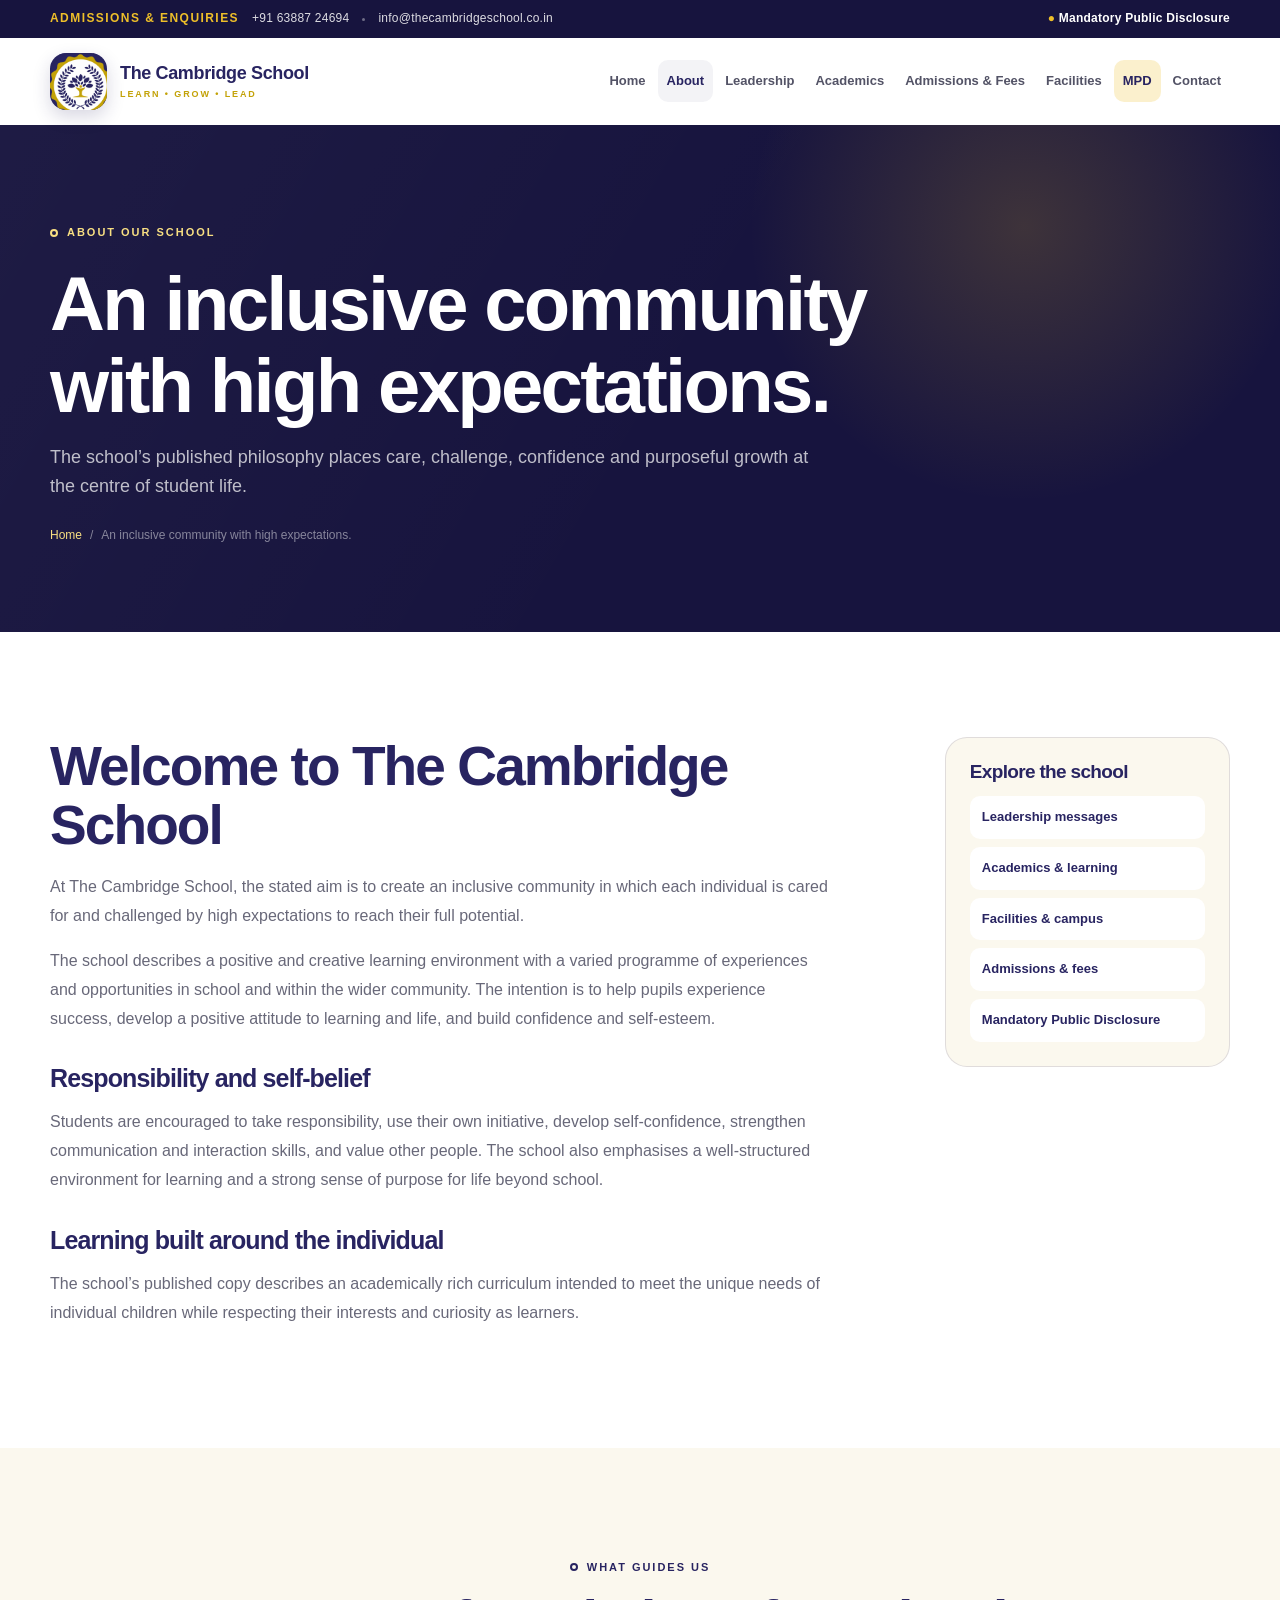
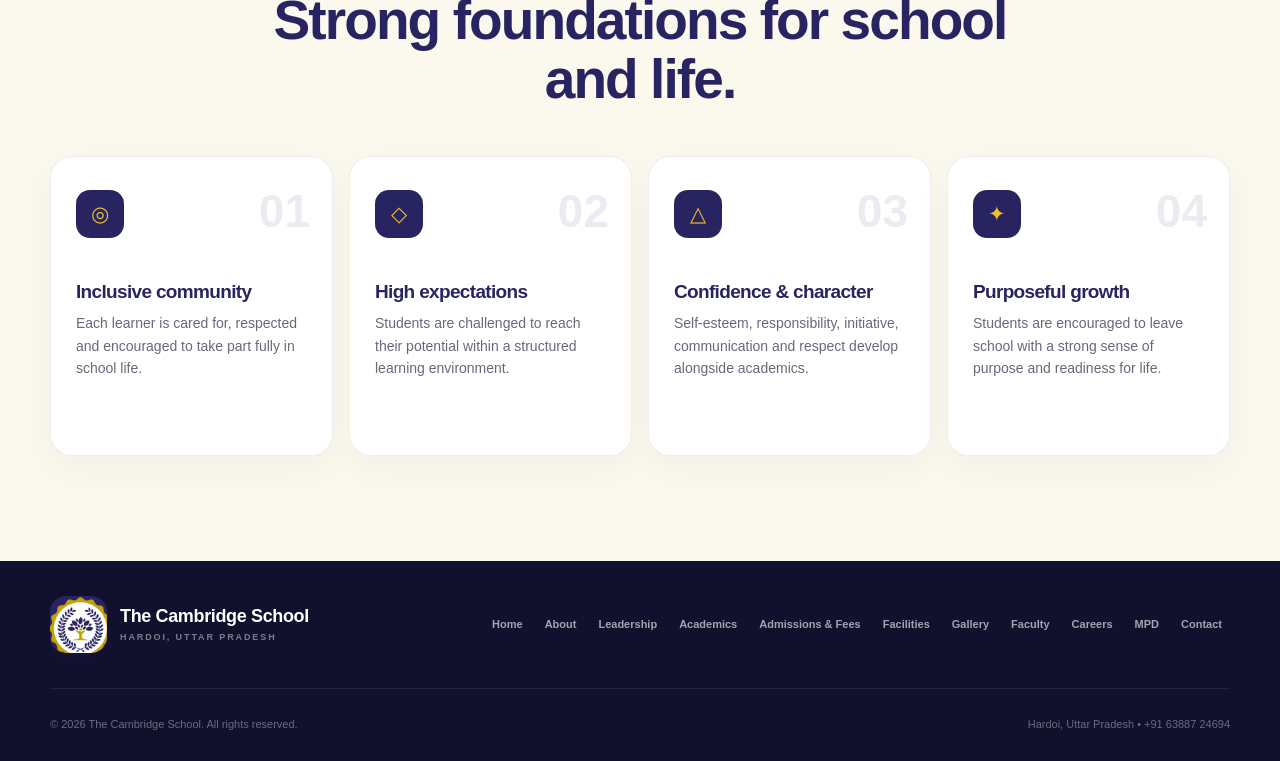
==== about.html @ 32cfb912 "Add files via upload" ====
<!doctype html>
<html lang="en">
<head>
  <meta charset="utf-8">
  <meta name="viewport" content="width=device-width, initial-scale=1">
  <meta name="theme-color" content="#282461">
  <meta name="description" content="About The Cambridge School, Hardoi: philosophy, values and approach to learning.">
  <title>About | The Cambridge School, Hardoi</title>
  <link rel="icon" href="images/crest.png">
  <link rel="stylesheet" href="css/style.css">
</head>
<body>
<a class="skip-link" href="#main">Skip to content</a>
<div class="utility-bar"><div class="container utility-inner">
  <div class="utility-left"><span class="utility-label">Admissions & Enquiries</span><a href="tel:+916388724694">+91 63887 24694</a><span class="utility-separator"></span><a href="mailto:info@thecambridgeschool.co.in">info@thecambridgeschool.co.in</a></div>
  <div class="utility-right"><a class="utility-mpd" href="mpd.html"><span>●</span> Mandatory Public Disclosure</a></div>
</div></div>
<header class="site-header" id="site-header"><div class="container nav-wrap">
  <a class="brand" href="index.html" aria-label="The Cambridge School home"><span class="brand-mark"><img src="images/crest.png" alt="The Cambridge School crest"></span><span class="brand-copy"><strong>The Cambridge School</strong><small>Learn • Grow • Lead</small></span></a>
  <button class="menu-toggle" type="button" aria-expanded="false" aria-controls="site-nav" aria-label="Open navigation"><span></span><span></span><span></span></button>
  <nav class="site-nav" id="site-nav" aria-label="Main navigation"><a href="index.html" data-page="index.html" class="">Home</a><a href="about.html" data-page="about.html" class="">About</a><a href="leadership.html" data-page="leadership.html" class="">Leadership</a><a href="academics.html" data-page="academics.html" class="">Academics</a><a href="admissions.html" data-page="admissions.html" class="">Admissions & Fees</a><a href="facilities.html" data-page="facilities.html" class="">Facilities</a><a href="mpd.html" data-page="mpd.html" class="nav-important">MPD</a><a href="contact.html" data-page="contact.html" class="">Contact</a></nav>
</div></header>
<section class="page-hero"><div class="container"><span class="eyebrow eyebrow-light"><span class="eyebrow-dot"></span>About our school</span><h1>An inclusive community with high expectations.</h1><p>The school’s published philosophy places care, challenge, confidence and purposeful growth at the centre of student life.</p><div class="breadcrumb"><a href="index.html">Home</a><span>/</span><span>An inclusive community with high expectations.</span></div></div></section><main id="main"><section class="section"><div class="container content-grid"><article class="prose reveal"><h2>Welcome to The Cambridge School</h2><p>At The Cambridge School, the stated aim is to create an inclusive community in which each individual is cared for and challenged by high expectations to reach their full potential.</p><p>The school describes a positive and creative learning environment with a varied programme of experiences and opportunities in school and within the wider community. The intention is to help pupils experience success, develop a positive attitude to learning and life, and build confidence and self-esteem.</p><h3>Responsibility and self-belief</h3><p>Students are encouraged to take responsibility, use their own initiative, develop self-confidence, strengthen communication and interaction skills, and value other people. The school also emphasises a well-structured environment for learning and a strong sense of purpose for life beyond school.</p><h3>Learning built around the individual</h3><p>The school’s published copy describes an academically rich curriculum intended to meet the unique needs of individual children while respecting their interests and curiosity as learners.</p></article><aside class="side-card reveal"><h3>Explore the school</h3><div class="side-links"><a href="leadership.html">Leadership messages</a><a href="academics.html">Academics & learning</a><a href="facilities.html">Facilities & campus</a><a href="admissions.html">Admissions & fees</a><a href="mpd.html">Mandatory Public Disclosure</a></div></aside></div></section><section class="section section-soft"><div class="container"><div class="section-heading centered reveal"><span class="eyebrow"><span class="eyebrow-dot"></span>What guides us</span><h2>Strong foundations for school and life.</h2></div><div class="principle-grid"><article class="principle-card reveal"><span class="principle-number">01</span><div class="principle-icon">◎</div><h3>Inclusive community</h3><p>Each learner is cared for, respected and encouraged to take part fully in school life.</p></article><article class="principle-card reveal"><span class="principle-number">02</span><div class="principle-icon">◇</div><h3>High expectations</h3><p>Students are challenged to reach their potential within a structured learning environment.</p></article><article class="principle-card reveal"><span class="principle-number">03</span><div class="principle-icon">△</div><h3>Confidence & character</h3><p>Self-esteem, responsibility, initiative, communication and respect develop alongside academics.</p></article><article class="principle-card reveal"><span class="principle-number">04</span><div class="principle-icon">✦</div><h3>Purposeful growth</h3><p>Students are encouraged to leave school with a strong sense of purpose and readiness for life.</p></article></div></div></section></main><footer class="site-footer"><div class="container footer-top">
  <a class="brand footer-brand" href="index.html"><span class="brand-mark"><img src="images/crest.png" alt=""></span><span class="brand-copy"><strong>The Cambridge School</strong><small>Hardoi, Uttar Pradesh</small></span></a>
  <div class="footer-links"><a href="index.html">Home</a><a href="about.html">About</a><a href="leadership.html">Leadership</a><a href="academics.html">Academics</a><a href="admissions.html">Admissions & Fees</a><a href="facilities.html">Facilities</a><a href="gallery.html">Gallery</a><a href="faculty.html">Faculty</a><a href="careers.html">Careers</a><a href="mpd.html">MPD</a><a href="contact.html">Contact</a></div>
</div><div class="container footer-bottom"><p>© <span id="year"></span> The Cambridge School. All rights reserved.</p><p>Hardoi, Uttar Pradesh • +91 63887 24694</p></div></footer>
<button class="back-to-top" type="button" aria-label="Back to top" title="Back to top">↑</button>
<script src="js/main.js"></script>
</body></html>
---- css/style.css ----
:root{
  --navy:#282461;
  --navy-deep:#17143e;
  --navy-soft:#3a357d;
  --gold:#c3a207;
  --yellow:#eebf29;
  --yellow-soft:#f8df82;
  --cream:#fbf8ee;
  --paper:#fff;
  --ink:#171727;
  --muted:#686879;
  --line:rgba(40,36,97,.13);
  --success:#198754;
  --warn:#9a6b00;
  --shadow-sm:0 10px 30px rgba(23,20,62,.08);
  --shadow-md:0 24px 60px rgba(23,20,62,.14);
  --shadow-lg:0 34px 90px rgba(23,20,62,.22);
  --radius-sm:14px;
  --radius-md:22px;
  --radius-lg:34px;
  --container:min(1180px,calc(100% - 40px));
}
*{box-sizing:border-box}
html{scroll-behavior:smooth}
body{margin:0;background:var(--paper);color:var(--ink);font-family:Inter,ui-sans-serif,-apple-system,BlinkMacSystemFont,"Segoe UI",Roboto,Helvetica,Arial,sans-serif;line-height:1.6;-webkit-font-smoothing:antialiased}
body.menu-open,body.popup-open{overflow:hidden}
img,video{display:block;max-width:100%}
a{color:inherit;text-decoration:none}
button{font:inherit}
button:disabled{cursor:not-allowed;opacity:.58}
::selection{background:var(--yellow);color:var(--navy)}
.container{width:var(--container);margin-inline:auto}
.skip-link{position:fixed;z-index:9999;left:16px;top:-80px;padding:12px 16px;border-radius:10px;background:var(--yellow);color:var(--navy);font-weight:800;transition:top .2s}.skip-link:focus{top:16px}
.utility-bar{position:relative;z-index:70;background:var(--navy-deep);color:rgba(255,255,255,.85);font-size:12px;letter-spacing:.02em}
.utility-inner{min-height:38px;display:flex;align-items:center;justify-content:space-between;gap:18px}.utility-left,.utility-right{display:flex;align-items:center;gap:13px}.utility-left a:hover,.utility-right a:hover{color:var(--yellow)}.utility-label{color:var(--yellow);font-weight:900;text-transform:uppercase;letter-spacing:.12em}.utility-separator{width:3px;height:3px;border-radius:50%;background:rgba(255,255,255,.38)}.utility-mpd{color:white;font-weight:800}.utility-mpd span{color:var(--yellow)}
.site-header{position:sticky;z-index:60;top:0;background:rgba(255,255,255,.97);backdrop-filter:blur(16px);border-bottom:1px solid transparent;transition:box-shadow .25s,border-color .25s}.site-header.scrolled{box-shadow:0 12px 35px rgba(23,20,62,.08);border-color:var(--line)}
.nav-wrap{min-height:86px;display:flex;align-items:center;justify-content:space-between;gap:24px}.brand{display:inline-flex;align-items:center;gap:13px;min-width:0}.brand-mark{width:57px;height:57px;display:grid;place-items:center;overflow:hidden;border-radius:16px;background:var(--navy);box-shadow:0 7px 18px rgba(40,36,97,.18)}.brand-mark img{width:100%;height:100%;object-fit:contain}.brand-copy{display:grid;line-height:1.18}.brand-copy strong{color:var(--navy);font-size:18px;letter-spacing:-.02em}.brand-copy small{margin-top:5px;color:var(--gold);font-size:9px;font-weight:900;text-transform:uppercase;letter-spacing:.21em}
.site-nav{display:flex;align-items:center;gap:3px}.site-nav>a{padding:11px 9px;border-radius:10px;color:#535366;font-size:13px;font-weight:800;transition:color .2s,background .2s}.site-nav>a:hover,.site-nav>a.active{color:var(--navy);background:rgba(40,36,97,.055)}.site-nav .nav-important{color:var(--navy);background:rgba(238,191,41,.23)}.site-nav .nav-important:hover,.site-nav .nav-important.active{background:var(--yellow)}.site-nav .nav-cta{margin-left:5px;padding-inline:15px;background:var(--navy);color:white;box-shadow:0 8px 18px rgba(40,36,97,.16)}.site-nav .nav-cta:hover{color:var(--navy);background:var(--yellow)}
.menu-toggle{display:none;width:45px;height:45px;padding:0;border:0;border-radius:12px;background:var(--navy);cursor:pointer}.menu-toggle span{display:block;width:20px;height:2px;margin:4px auto;border-radius:3px;background:white;transition:transform .25s,opacity .2s}
.eyebrow{display:inline-flex;align-items:center;gap:9px;color:var(--navy);font-size:11px;font-weight:900;text-transform:uppercase;letter-spacing:.18em}.eyebrow-light{color:var(--yellow-soft)}.eyebrow-dot{width:8px;height:8px;border:2px solid currentColor;border-radius:50%}
h1,h2,h3,h4{margin-top:0;letter-spacing:-.035em;line-height:1.08}h2{font-size:clamp(38px,4.3vw,58px);color:var(--navy)}
.button{min-height:52px;display:inline-flex;align-items:center;justify-content:center;gap:10px;padding:0 21px;border:1px solid transparent;border-radius:14px;font-weight:900;font-size:14px;transition:transform .2s,background .2s,color .2s,border-color .2s}.button:hover{transform:translateY(-2px)}.button-primary{background:var(--yellow);color:var(--navy);box-shadow:0 12px 28px rgba(238,191,41,.2)}.button-primary:hover{background:#f4c93f}.button-navy{background:var(--navy);color:white}.button-navy:hover{background:var(--navy-soft)}.button-ghost{border-color:rgba(255,255,255,.32);background:rgba(255,255,255,.08);color:white;backdrop-filter:blur(12px)}.button-outline{border-color:var(--line);background:white;color:var(--navy)}.button-outline:hover{border-color:rgba(195,162,7,.4);background:var(--cream)}
.hero{position:relative;min-height:760px;display:flex;align-items:stretch;overflow:clip;background:var(--navy-deep);color:white}.hero-video{position:absolute;inset:0;width:100%;height:100%;object-fit:cover;opacity:.56}.hero-overlay{position:absolute;inset:0;background:linear-gradient(92deg,rgba(23,20,62,.97) 0%,rgba(23,20,62,.84) 38%,rgba(23,20,62,.43) 72%,rgba(23,20,62,.55) 100%)}.hero:after{content:"";position:absolute;inset:0;background:radial-gradient(circle at 74% 28%,rgba(238,191,41,.18),transparent 28%),linear-gradient(to top,rgba(23,20,62,.75),transparent 42%);pointer-events:none}.hero-content{position:relative;z-index:3;padding:105px 0 180px;display:grid;grid-template-columns:minmax(0,1.35fr) minmax(310px,.65fr);gap:80px;align-items:center}.hero-copy{max-width:760px}.hero h1{margin:22px 0 24px;max-width:820px;font-size:clamp(54px,6vw,86px);line-height:.98;letter-spacing:-.055em;font-weight:850}.hero h1 span{color:var(--yellow)}.hero-copy>p{max-width:680px;margin:0;color:rgba(255,255,255,.79);font-size:19px;line-height:1.75}.hero-actions{display:flex;flex-wrap:wrap;gap:12px;margin-top:34px}.hero-card{align-self:center;max-width:380px;justify-self:end;padding:30px;border:1px solid rgba(255,255,255,.16);border-radius:28px;background:rgba(255,255,255,.10);backdrop-filter:blur(20px);box-shadow:var(--shadow-lg)}.hero-card-icon{width:44px;height:44px;display:grid;place-items:center;margin-bottom:34px;border-radius:13px;background:var(--yellow);color:var(--navy);font-size:20px}.card-kicker{margin:0 0 7px;color:var(--yellow-soft);font-size:11px;font-weight:900;text-transform:uppercase;letter-spacing:.16em}.hero-card h2{margin:0 0 12px;color:white;font-size:28px}.hero-card p{margin:0;color:rgba(255,255,255,.74);font-size:14px}.value-pills{display:flex;flex-wrap:wrap;gap:7px;margin-top:24px}.value-pills span{padding:7px 10px;border:1px solid rgba(255,255,255,.14);border-radius:999px;color:rgba(255,255,255,.86);font-size:10px;font-weight:800;text-transform:uppercase;letter-spacing:.07em}.hero-bottom{position:absolute;z-index:4;left:0;right:0;bottom:0;border-top:1px solid rgba(255,255,255,.12);background:rgba(23,20,62,.56);backdrop-filter:blur(16px)}.hero-highlights{min-height:104px;display:grid;grid-template-columns:repeat(3,1fr)}.hero-highlights>div{display:flex;align-items:center;gap:16px;padding:18px 28px;border-right:1px solid rgba(255,255,255,.10)}.hero-highlights>div:first-child{padding-left:0}.hero-highlights>div:last-child{border-right:0}.highlight-icon{width:40px;height:40px;flex:0 0 auto;display:grid;place-items:center;border-radius:12px;background:rgba(238,191,41,.14);color:var(--yellow);font-size:11px;font-weight:900}.hero-highlights p{margin:0;display:grid;line-height:1.25}.hero-highlights strong{font-size:13px}.hero-highlights small{margin-top:5px;color:rgba(255,255,255,.57);font-size:11px}
.section{padding:105px 0}.section-soft{background:var(--cream)}.section-gray{background:#f7f7fa}.section-navy{background:var(--navy);color:white}.section-heading{max-width:760px;margin-bottom:46px}.section-heading.centered{margin-inline:auto;text-align:center}.section-heading.centered .eyebrow{justify-content:center}.section-heading h2{margin:12px 0 14px}.section-heading p{margin:0;color:var(--muted);font-size:17px}.section-navy .section-heading h2{color:white}.section-navy .section-heading p{color:rgba(255,255,255,.68)}
.intro-grid{display:grid;grid-template-columns:.92fr 1.08fr;gap:88px;align-items:center}.intro-visual{position:relative;padding:0 0 34px 34px}.image-frame{position:relative;min-height:510px;overflow:hidden;border-radius:var(--radius-lg);box-shadow:var(--shadow-md);background:var(--navy)}.image-frame img{width:100%;height:100%;min-height:510px;object-fit:cover}.image-badge{position:absolute;right:24px;bottom:24px;max-width:245px;display:flex;align-items:center;gap:13px;padding:14px 16px;border-radius:16px;background:rgba(255,255,255,.92);box-shadow:var(--shadow-sm);color:var(--navy);font-size:12px;font-weight:800}.image-badge-number{width:44px;height:44px;display:grid;place-items:center;flex:0 0 auto;border-radius:12px;background:var(--yellow);font-size:11px}.intro-copy h2{margin:13px 0 22px}.intro-copy .lead{color:#424254;font-size:20px;line-height:1.72}.intro-copy p:not(.lead){color:var(--muted)}.text-link{display:inline-flex;align-items:center;gap:8px;margin-top:12px;color:var(--navy);font-weight:900;border-bottom:2px solid var(--yellow);padding-bottom:4px}
.quick-grid{display:grid;grid-template-columns:1.2fr 1fr 1fr 1fr;gap:14px}.quick-card{position:relative;min-height:220px;padding:26px;border:1px solid var(--line);border-radius:22px;background:white;box-shadow:0 12px 38px rgba(23,20,62,.04);transition:transform .22s,box-shadow .22s,border-color .22s}.quick-card:hover{transform:translateY(-5px);box-shadow:var(--shadow-sm);border-color:rgba(195,162,7,.28)}.quick-card.featured{background:var(--navy);color:white;border-color:var(--navy)}.quick-card .mini-icon{width:44px;height:44px;display:grid;place-items:center;border-radius:13px;background:var(--cream);color:var(--gold);font-weight:900}.quick-card.featured .mini-icon{background:var(--yellow);color:var(--navy)}.quick-card h3{margin:34px 0 8px;color:var(--navy);font-size:21px}.quick-card.featured h3{color:white}.quick-card p{margin:0;color:var(--muted);font-size:13px}.quick-card.featured p{color:rgba(255,255,255,.68)}.quick-card .card-arrow{position:absolute;right:22px;bottom:20px;color:var(--gold);font-weight:900}.quick-card.featured .card-arrow{color:var(--yellow)}
.principle-grid{display:grid;grid-template-columns:repeat(4,1fr);gap:16px}.principle-card{position:relative;min-height:300px;padding:28px 25px;overflow:hidden;border:1px solid rgba(40,36,97,.08);border-radius:22px;background:white;box-shadow:0 12px 38px rgba(23,20,62,.04)}.principle-number{position:absolute;right:22px;top:18px;color:rgba(40,36,97,.09);font-size:46px;font-weight:900}.principle-icon{width:48px;height:48px;display:grid;place-items:center;margin:5px 0 44px;border-radius:14px;background:var(--navy);color:var(--yellow);font-size:21px}.principle-card h3{margin:0 0 10px;color:var(--navy);font-size:19px}.principle-card p{margin:0;color:var(--muted);font-size:14px}
.learning-grid{display:grid;grid-template-columns:1.25fr .75fr .75fr;grid-auto-rows:280px;gap:16px}.learning-card{position:relative;overflow:hidden;border-radius:22px;background:#111;isolation:isolate}.learning-card:before{content:"";position:absolute;inset:0;z-index:-2;background-image:var(--card-image);background-size:cover;background-position:center;transition:transform .6s}.learning-card:after{content:"";position:absolute;inset:0;z-index:-1;background:linear-gradient(to top,rgba(23,20,62,.96),rgba(23,20,62,.38) 56%,rgba(23,20,62,.10))}.learning-card:hover:before{transform:scale(1.06)}.learning-card.large{grid-row:span 2}.learning-card.wide{grid-column:span 2}.learning-card-content{position:absolute;left:0;right:0;bottom:0;padding:25px}.learning-card-content>span{color:var(--yellow);font-size:10px;font-weight:900;text-transform:uppercase;letter-spacing:.18em}.learning-card h3{margin:6px 0 8px;font-size:22px}.learning-card p{max-width:500px;margin:0;color:rgba(255,255,255,.70);font-size:13px}
.campus-grid{display:grid;grid-template-columns:.74fr 1.26fr;gap:70px;align-items:center}.campus-copy>p{color:var(--muted);font-size:17px}.campus-points{display:grid;gap:19px;margin-top:34px}.campus-points>div{display:flex;gap:13px}.campus-points>div>span{width:28px;height:28px;display:grid;place-items:center;flex:0 0 auto;border-radius:9px;background:var(--cream);color:var(--gold);font-size:12px;font-weight:900}.campus-points p{margin:0;display:grid}.campus-points strong{color:var(--navy);font-size:14px}.campus-points small{margin-top:4px;color:var(--muted);font-size:12px}.video-shell{padding:12px;border:1px solid var(--line);border-radius:28px;background:white;box-shadow:var(--shadow-md)}.video-shell video{width:100%;aspect-ratio:16/9;border-radius:20px;background:var(--navy-deep);object-fit:cover}.video-caption{display:flex;align-items:center;gap:8px;padding:14px 8px 5px;color:var(--muted);font-size:11px;font-weight:800;text-transform:uppercase;letter-spacing:.1em}.video-dot{width:7px;height:7px;border-radius:50%;background:var(--yellow)}
.page-hero{position:relative;overflow:hidden;padding:94px 0 86px;background:var(--navy-deep);color:white}.page-hero:before{content:"";position:absolute;inset:0;background:radial-gradient(circle at 80% 20%,rgba(238,191,41,.18),transparent 25%),linear-gradient(120deg,rgba(255,255,255,.03),transparent 55%)}.page-hero .container{position:relative}.page-hero h1{max-width:820px;margin:18px 0 16px;color:white;font-size:clamp(48px,6vw,76px)}.page-hero p{max-width:760px;margin:0;color:rgba(255,255,255,.72);font-size:18px}.breadcrumb{display:flex;flex-wrap:wrap;gap:8px;margin-top:26px;color:rgba(255,255,255,.48);font-size:12px}.breadcrumb a{color:var(--yellow-soft)}
.content-grid{display:grid;grid-template-columns:1fr .34fr;gap:56px;align-items:start}.prose{max-width:780px}.prose h2{margin:0 0 18px}.prose h3{margin:32px 0 10px;color:var(--navy);font-size:25px}.prose p{color:var(--muted);font-size:16px;line-height:1.8}.side-card{position:sticky;top:120px;padding:24px;border:1px solid var(--line);border-radius:22px;background:var(--cream)}.side-card h3{margin:0 0 14px;color:var(--navy);font-size:19px}.side-links{display:grid;gap:8px}.side-links a{padding:11px 12px;border-radius:10px;background:white;color:var(--navy);font-size:13px;font-weight:800}.side-links a:hover{background:var(--yellow)}
.tab-shell{border:1px solid var(--line);border-radius:28px;background:white;box-shadow:var(--shadow-sm);overflow:hidden}.tabs{display:grid;grid-template-columns:repeat(3,1fr);gap:0;background:#f4f3f8;border-bottom:1px solid var(--line)}.tab-button{min-height:68px;padding:12px 18px;border:0;border-right:1px solid var(--line);background:transparent;color:var(--muted);font-weight:900;cursor:pointer}.tab-button:last-child{border-right:0}.tab-button.active{background:var(--navy);color:white}.tab-panel{display:none;padding:42px}.tab-panel.active{display:block}.message-layout{display:grid;grid-template-columns:180px 1fr;gap:32px}.message-avatar{width:180px;height:220px;display:grid;place-items:center;border-radius:22px;background:linear-gradient(145deg,var(--navy),var(--navy-soft));color:var(--yellow);font-size:54px;font-weight:900}.message-copy .draft-badge{display:inline-flex;padding:6px 9px;border-radius:999px;background:rgba(238,191,41,.18);color:#7b6200;font-size:10px;font-weight:900;text-transform:uppercase;letter-spacing:.08em}.message-copy h2{margin:13px 0 16px;font-size:38px}.message-copy p{color:var(--muted);line-height:1.85}.message-signoff{margin-top:22px;padding-top:18px;border-top:1px solid var(--line);color:var(--navy);font-weight:900}.source-note{margin-top:24px;padding:16px 18px;border-left:4px solid var(--yellow);background:var(--cream);color:#5d5b66;font-size:13px}
.fee-overview{display:grid;grid-template-columns:1fr .9fr;gap:38px;align-items:start}.fee-preview{padding:14px;border:1px solid var(--line);border-radius:24px;background:white;box-shadow:var(--shadow-sm)}.fee-preview img{width:100%;border-radius:16px}.fee-summary{padding:30px;border-radius:24px;background:var(--navy);color:white}.fee-summary h2{color:white;font-size:40px}.fee-summary p{color:rgba(255,255,255,.68)}.fee-note{padding:14px 16px;border-radius:14px;background:rgba(238,191,41,.14);color:var(--yellow-soft);font-size:13px}.table-wrap{overflow:auto;border:1px solid var(--line);border-radius:20px;background:white}.data-table{width:100%;min-width:780px;border-collapse:collapse}.data-table th,.data-table td{padding:15px 16px;border-bottom:1px solid var(--line);text-align:right;white-space:nowrap}.data-table th:first-child,.data-table td:first-child{text-align:left}.data-table thead th{background:var(--navy);color:white;font-size:12px;text-transform:uppercase;letter-spacing:.06em}.data-table tbody th{color:var(--navy)}.data-table tbody tr:last-child>*{border-bottom:0}.data-table .total-row>*{background:var(--cream);font-weight:900;color:var(--navy)}.transport-grid{display:grid;grid-template-columns:repeat(2,1fr);gap:14px;margin-top:18px}.transport-card{padding:22px;border:1px solid var(--line);border-radius:18px;background:white}.transport-card strong{display:block;color:var(--navy);font-size:21px}.transport-card span{color:var(--muted);font-size:13px}
.mpd-alert{display:grid;grid-template-columns:auto 1fr;gap:18px;align-items:start;padding:22px;border:1px solid rgba(195,162,7,.3);border-radius:20px;background:#fffaf0}.mpd-alert-icon{width:46px;height:46px;display:grid;place-items:center;border-radius:14px;background:var(--yellow);color:var(--navy);font-weight:900}.mpd-alert h3{margin:0 0 6px;color:var(--navy);font-size:18px}.mpd-alert p{margin:0;color:var(--muted);font-size:14px}.disclosure-section{margin-top:34px}.disclosure-section h2{font-size:34px;margin-bottom:16px}.disclosure-table{width:100%;border-collapse:separate;border-spacing:0;border:1px solid var(--line);border-radius:20px;overflow:hidden;background:white}.disclosure-table th,.disclosure-table td{padding:15px 16px;border-bottom:1px solid var(--line);vertical-align:top;text-align:left}.disclosure-table tr:last-child>*{border-bottom:0}.disclosure-table th{width:34%;color:var(--navy);background:#fbfbfd;font-size:13px}.disclosure-table td{color:#555566;font-size:13px}.status{display:inline-flex;align-items:center;padding:5px 8px;border-radius:999px;font-size:10px;font-weight:900;text-transform:uppercase;letter-spacing:.06em}.status.available{background:rgba(25,135,84,.12);color:var(--success)}.status.pending{background:rgba(154,107,0,.11);color:var(--warn)}.document-link{display:inline-flex;align-items:center;gap:6px;color:var(--navy);font-weight:900;border-bottom:1px solid var(--yellow)}
.card-grid-3{display:grid;grid-template-columns:repeat(3,1fr);gap:16px}.info-card{padding:27px;border:1px solid var(--line);border-radius:22px;background:white;box-shadow:0 12px 36px rgba(23,20,62,.04)}.info-card .mini-icon{width:46px;height:46px;display:grid;place-items:center;border-radius:14px;background:var(--navy);color:var(--yellow);font-weight:900}.info-card h3{margin:28px 0 9px;color:var(--navy);font-size:21px}.info-card p{margin:0;color:var(--muted);font-size:14px}.gallery-grid{display:grid;grid-template-columns:repeat(3,1fr);gap:15px}.gallery-card{overflow:hidden;border-radius:20px;background:var(--navy);box-shadow:var(--shadow-sm)}.gallery-card img{width:100%;aspect-ratio:4/3;object-fit:cover}.gallery-card figcaption{padding:14px 16px;color:white;font-size:13px;font-weight:800}
.contact-section{position:relative;overflow:hidden;padding:96px 0;background:var(--navy-deep);color:white}.contact-section:before{content:"";position:absolute;width:520px;height:520px;left:-270px;bottom:-330px;border-radius:50%;border:90px solid rgba(238,191,41,.07)}.contact-grid{position:relative;z-index:1;display:grid;grid-template-columns:1fr 1fr;gap:90px;align-items:center}.contact-copy h2{color:white}.contact-copy>p{max-width:560px;color:rgba(255,255,255,.65);font-size:17px}.contact-actions{display:flex;flex-wrap:wrap;gap:12px;margin-top:30px}.contact-cards{display:grid;gap:10px}.contact-cards>a,.contact-card-static{min-height:82px;display:grid;grid-template-columns:48px 1fr auto;gap:14px;align-items:center;padding:14px 18px;border:1px solid rgba(255,255,255,.10);border-radius:18px;background:rgba(255,255,255,.07)}.contact-card-icon{width:44px;height:44px;display:grid;place-items:center;border-radius:13px;background:var(--yellow);color:var(--navy);font-weight:900}.contact-cards small,.contact-cards strong{display:block}.contact-cards small{color:rgba(255,255,255,.46);font-size:9px;text-transform:uppercase;letter-spacing:.14em;font-weight:900}.contact-cards strong{margin-top:3px;color:white;font-size:13px;overflow-wrap:anywhere}.contact-cards>a>span:last-child{color:var(--yellow)}
.site-footer{background:#11102d;color:white}.footer-top{min-height:128px;display:flex;align-items:center;justify-content:space-between;gap:30px;border-bottom:1px solid rgba(255,255,255,.08)}.footer-brand .brand-copy strong{color:white}.footer-brand .brand-copy small{color:rgba(255,255,255,.45)}.footer-links{display:flex;flex-wrap:wrap;justify-content:flex-end;gap:6px}.footer-links a{padding:9px 8px;color:rgba(255,255,255,.62);font-size:11px;font-weight:700}.footer-links a:hover{color:var(--yellow)}.footer-bottom{min-height:72px;display:flex;align-items:center;justify-content:space-between;gap:20px;color:rgba(255,255,255,.38);font-size:11px}.footer-bottom p{margin:0}
.back-to-top{position:fixed;z-index:40;right:20px;bottom:20px;width:45px;height:45px;border:0;border-radius:13px;background:var(--yellow);color:var(--navy);box-shadow:var(--shadow-sm);font-size:20px;font-weight:900;cursor:pointer;opacity:0;visibility:hidden;transform:translateY(10px);transition:.2s}.back-to-top.visible{opacity:1;visibility:visible;transform:translateY(0)}
.welcome-popup[hidden]{display:none!important}.welcome-popup{position:fixed;inset:0;z-index:1000;display:grid;place-items:center;padding:24px}.welcome-popup-backdrop{position:absolute;inset:0;background:rgba(20,18,56,.78);backdrop-filter:blur(9px)}.welcome-popup-card{position:relative;z-index:1;width:min(460px,calc(100vw - 34px));max-height:calc(100vh - 44px);overflow:auto;border:1px solid rgba(238,191,41,.34);border-radius:24px;background:#fff;box-shadow:0 28px 90px rgba(13,12,37,.36)}.welcome-popup-card img{width:100%;border-radius:0 0 24px 24px}.welcome-popup-heading{display:flex;align-items:center;justify-content:space-between;gap:18px;padding:15px 58px 15px 18px;background:var(--navy);color:white}.welcome-popup-heading span{color:var(--yellow);font-size:10px;font-weight:900;text-transform:uppercase;letter-spacing:.14em}.welcome-popup-heading strong{font-size:13px;text-align:right}.welcome-popup-close{position:absolute;z-index:3;top:10px;right:10px;width:38px;height:38px;padding:0;border:0;border-radius:50%;background:var(--yellow);color:var(--navy);font:700 26px/38px Arial,sans-serif;cursor:pointer}
.poster-modal{max-width:min(760px,calc(100% - 36px));max-height:calc(100vh - 36px);padding:0;border:0;border-radius:20px;background:transparent}.poster-modal::backdrop{background:rgba(17,16,45,.86);backdrop-filter:blur(8px)}.poster-modal img{max-height:calc(100vh - 40px);margin:auto;border-radius:16px;box-shadow:var(--shadow-lg)}.modal-close{position:absolute;z-index:2;top:-13px;right:-13px;width:38px;height:38px;border:0;border-radius:50%;background:var(--yellow);color:var(--navy);font-size:24px;cursor:pointer}
.reveal{opacity:0;transform:translateY(22px);transition:opacity .75s,transform .75s cubic-bezier(.2,.8,.2,1)}.reveal.in-view{opacity:1;transform:translateY(0)}
@media(max-width:1080px){.site-nav>a{padding-inline:7px;font-size:12px}.hero-content{grid-template-columns:1fr .58fr;gap:36px}.quick-grid{grid-template-columns:1fr 1fr}.principle-grid{grid-template-columns:1fr 1fr}.content-grid{grid-template-columns:1fr}.side-card{position:static}.card-grid-3{grid-template-columns:1fr 1fr}}
@media(max-width:930px){.utility-right{display:none}.menu-toggle{display:block}.site-nav{position:fixed;z-index:100;top:86px;left:20px;right:20px;display:grid;gap:4px;padding:14px;border:1px solid var(--line);border-radius:18px;background:rgba(255,255,255,.99);box-shadow:var(--shadow-lg);opacity:0;visibility:hidden;transform:translateY(-10px);transition:.2s}.site-nav.open{opacity:1;visibility:visible;transform:translateY(0)}.site-nav>a{padding:13px 14px;font-size:13px}.site-nav .nav-cta{margin:5px 0 0;text-align:center}.menu-toggle[aria-expanded=true] span:nth-child(1){transform:translateY(6px) rotate(45deg)}.menu-toggle[aria-expanded=true] span:nth-child(2){opacity:0}.menu-toggle[aria-expanded=true] span:nth-child(3){transform:translateY(-6px) rotate(-45deg)}.hero{min-height:860px}.hero-content{grid-template-columns:1fr;padding-top:90px;padding-bottom:170px}.hero-card{display:none}.intro-grid,.campus-grid,.contact-grid,.fee-overview{grid-template-columns:1fr}.learning-grid{grid-template-columns:1fr 1fr}.learning-card.large{grid-row:span 1}.learning-card.wide{grid-column:span 2}.message-layout{grid-template-columns:140px 1fr}.message-avatar{width:140px;height:180px}.gallery-grid{grid-template-columns:1fr 1fr}}
@media(max-width:680px){:root{--container:min(100% - 28px,1180px)}.utility-bar{display:none}.nav-wrap{min-height:74px}.site-nav{top:74px;left:14px;right:14px}.brand-mark{width:48px;height:48px;border-radius:14px}.brand-copy strong{font-size:15px}.brand-copy small{font-size:8px}.hero{min-height:800px}.hero-content{padding-top:78px;padding-bottom:195px}.hero h1{font-size:clamp(45px,13vw,64px)}.hero-copy>p{font-size:16px}.hero-actions .button{width:100%}.hero-highlights{grid-template-columns:1fr;padding:12px 0}.hero-highlights>div{padding:8px 0;border-right:0}.hero-highlights small{display:none}.section{padding:76px 0}.intro-visual{padding:0 0 20px 14px}.image-frame,.image-frame img{min-height:360px}.quick-grid,.principle-grid,.card-grid-3,.gallery-grid{grid-template-columns:1fr}.learning-grid{grid-template-columns:1fr;grid-auto-rows:270px}.learning-card.wide{grid-column:span 1}.page-hero{padding:70px 0 64px}.page-hero h1{font-size:46px}.tabs{grid-template-columns:1fr}.tab-button{border-right:0;border-bottom:1px solid var(--line)}.tab-button:last-child{border-bottom:0}.tab-panel{padding:24px 20px}.message-layout{grid-template-columns:1fr}.message-avatar{width:100%;height:130px;font-size:40px}.transport-grid{grid-template-columns:1fr}.disclosure-table,.disclosure-table tbody,.disclosure-table tr,.disclosure-table th,.disclosure-table td{display:block;width:100%}.disclosure-table tr{border-bottom:1px solid var(--line)}.disclosure-table tr:last-child{border-bottom:0}.disclosure-table th,.disclosure-table td{border:0}.disclosure-table th{padding-bottom:5px}.disclosure-table td{padding-top:5px}.contact-grid{gap:45px}.footer-top{padding:30px 0;align-items:flex-start;flex-direction:column}.footer-links{justify-content:flex-start}.footer-bottom{padding:22px 0;align-items:flex-start;flex-direction:column}.welcome-popup{padding:14px}.welcome-popup-card{border-radius:18px}.welcome-popup-heading{align-items:flex-start;flex-direction:column;gap:2px;padding-right:58px}}
@media(prefers-reduced-motion:reduce){html{scroll-behavior:auto}*,*:before,*:after{animation-duration:.01ms!important;animation-iteration-count:1!important;transition-duration:.01ms!important}.reveal{opacity:1;transform:none}.hero-video{display:none}.hero{background:var(--navy-deep) url('../images/campus-hero.jpg') center/cover no-repeat}}
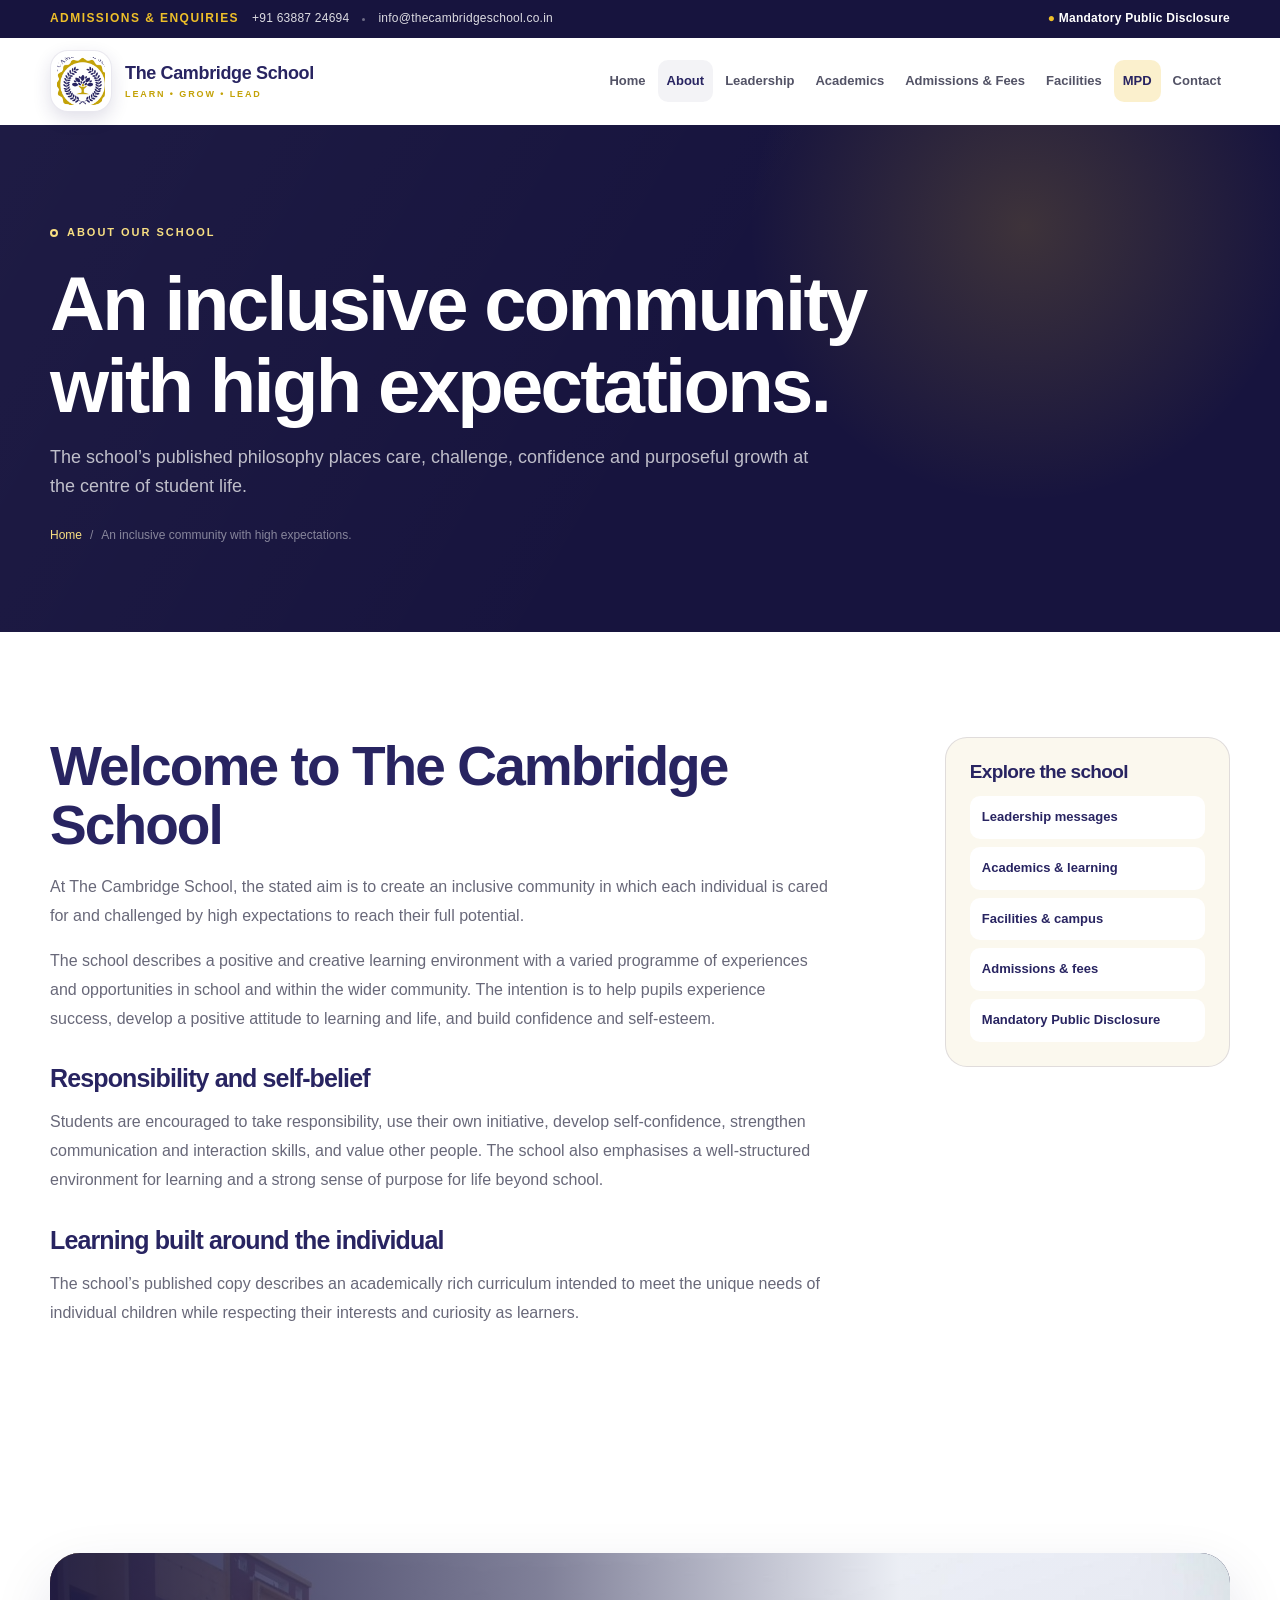
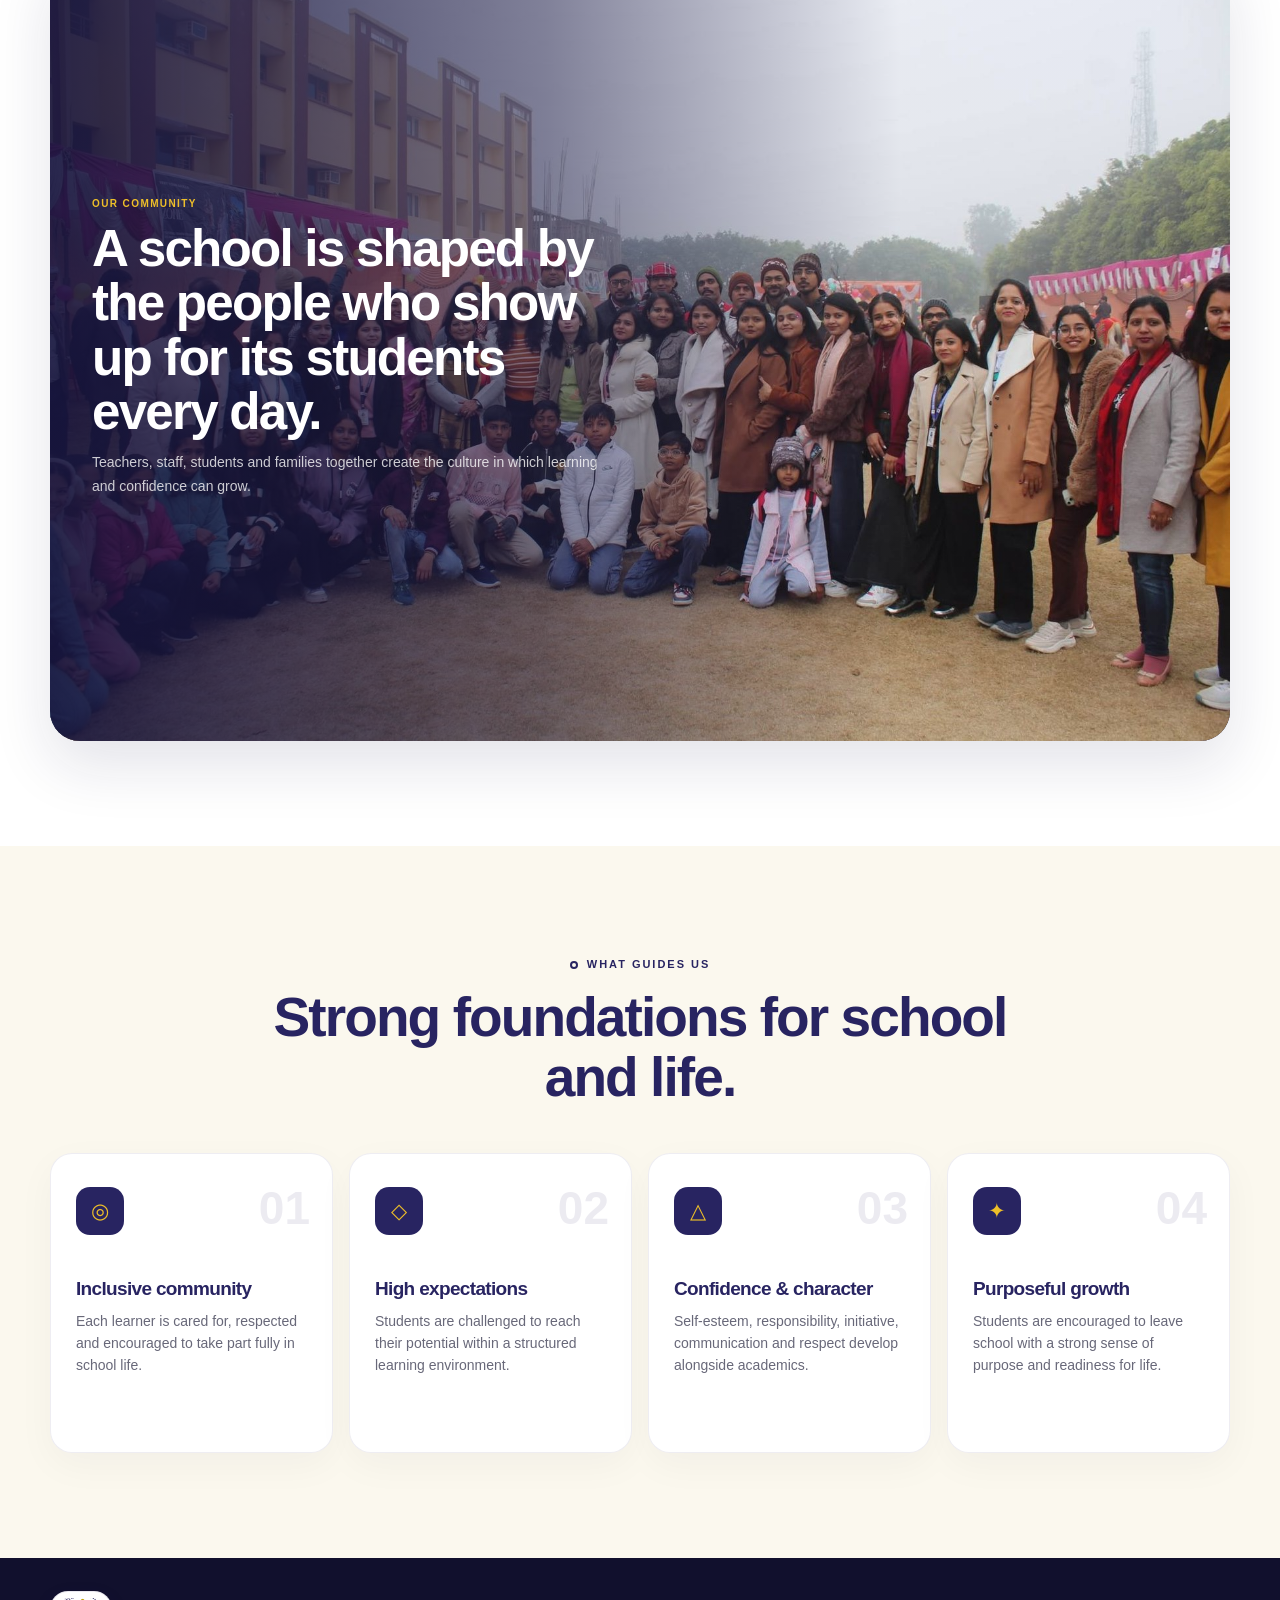
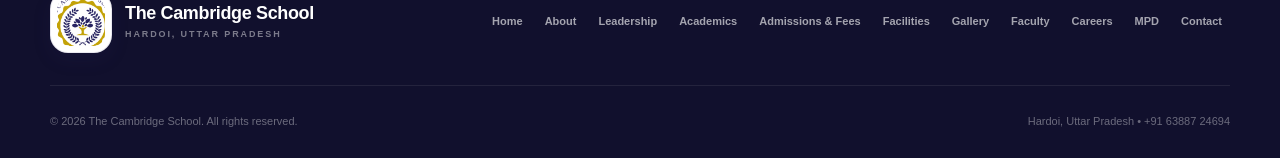
==== commit 9e6e9c75: "Add files via upload" ====
--- a/about.html
+++ b/about.html
@@ -20,7 +20,8 @@
   <button class="menu-toggle" type="button" aria-expanded="false" aria-controls="site-nav" aria-label="Open navigation"><span></span><span></span><span></span></button>
   <nav class="site-nav" id="site-nav" aria-label="Main navigation"><a href="index.html" data-page="index.html" class="">Home</a><a href="about.html" data-page="about.html" class="">About</a><a href="leadership.html" data-page="leadership.html" class="">Leadership</a><a href="academics.html" data-page="academics.html" class="">Academics</a><a href="admissions.html" data-page="admissions.html" class="">Admissions & Fees</a><a href="facilities.html" data-page="facilities.html" class="">Facilities</a><a href="mpd.html" data-page="mpd.html" class="nav-important">MPD</a><a href="contact.html" data-page="contact.html" class="">Contact</a></nav>
 </div></header>
-<section class="page-hero"><div class="container"><span class="eyebrow eyebrow-light"><span class="eyebrow-dot"></span>About our school</span><h1>An inclusive community with high expectations.</h1><p>The school’s published philosophy places care, challenge, confidence and purposeful growth at the centre of student life.</p><div class="breadcrumb"><a href="index.html">Home</a><span>/</span><span>An inclusive community with high expectations.</span></div></div></section><main id="main"><section class="section"><div class="container content-grid"><article class="prose reveal"><h2>Welcome to The Cambridge School</h2><p>At The Cambridge School, the stated aim is to create an inclusive community in which each individual is cared for and challenged by high expectations to reach their full potential.</p><p>The school describes a positive and creative learning environment with a varied programme of experiences and opportunities in school and within the wider community. The intention is to help pupils experience success, develop a positive attitude to learning and life, and build confidence and self-esteem.</p><h3>Responsibility and self-belief</h3><p>Students are encouraged to take responsibility, use their own initiative, develop self-confidence, strengthen communication and interaction skills, and value other people. The school also emphasises a well-structured environment for learning and a strong sense of purpose for life beyond school.</p><h3>Learning built around the individual</h3><p>The school’s published copy describes an academically rich curriculum intended to meet the unique needs of individual children while respecting their interests and curiosity as learners.</p></article><aside class="side-card reveal"><h3>Explore the school</h3><div class="side-links"><a href="leadership.html">Leadership messages</a><a href="academics.html">Academics & learning</a><a href="facilities.html">Facilities & campus</a><a href="admissions.html">Admissions & fees</a><a href="mpd.html">Mandatory Public Disclosure</a></div></aside></div></section><section class="section section-soft"><div class="container"><div class="section-heading centered reveal"><span class="eyebrow"><span class="eyebrow-dot"></span>What guides us</span><h2>Strong foundations for school and life.</h2></div><div class="principle-grid"><article class="principle-card reveal"><span class="principle-number">01</span><div class="principle-icon">◎</div><h3>Inclusive community</h3><p>Each learner is cared for, respected and encouraged to take part fully in school life.</p></article><article class="principle-card reveal"><span class="principle-number">02</span><div class="principle-icon">◇</div><h3>High expectations</h3><p>Students are challenged to reach their potential within a structured learning environment.</p></article><article class="principle-card reveal"><span class="principle-number">03</span><div class="principle-icon">△</div><h3>Confidence & character</h3><p>Self-esteem, responsibility, initiative, communication and respect develop alongside academics.</p></article><article class="principle-card reveal"><span class="principle-number">04</span><div class="principle-icon">✦</div><h3>Purposeful growth</h3><p>Students are encouraged to leave school with a strong sense of purpose and readiness for life.</p></article></div></div></section></main><footer class="site-footer"><div class="container footer-top">
+<section class="page-hero"><div class="container"><span class="eyebrow eyebrow-light"><span class="eyebrow-dot"></span>About our school</span><h1>An inclusive community with high expectations.</h1><p>The school’s published philosophy places care, challenge, confidence and purposeful growth at the centre of student life.</p><div class="breadcrumb"><a href="index.html">Home</a><span>/</span><span>An inclusive community with high expectations.</span></div></div></section><main id="main"><section class="section"><div class="container content-grid"><article class="prose reveal"><h2>Welcome to The Cambridge School</h2><p>At The Cambridge School, the stated aim is to create an inclusive community in which each individual is cared for and challenged by high expectations to reach their full potential.</p><p>The school describes a positive and creative learning environment with a varied programme of experiences and opportunities in school and within the wider community. The intention is to help pupils experience success, develop a positive attitude to learning and life, and build confidence and self-esteem.</p><h3>Responsibility and self-belief</h3><p>Students are encouraged to take responsibility, use their own initiative, develop self-confidence, strengthen communication and interaction skills, and value other people. The school also emphasises a well-structured environment for learning and a strong sense of purpose for life beyond school.</p><h3>Learning built around the individual</h3><p>The school’s published copy describes an academically rich curriculum intended to meet the unique needs of individual children while respecting their interests and curiosity as learners.</p></article><aside class="side-card reveal"><h3>Explore the school</h3><div class="side-links"><a href="leadership.html">Leadership messages</a><a href="academics.html">Academics & learning</a><a href="facilities.html">Facilities & campus</a><a href="admissions.html">Admissions & fees</a><a href="mpd.html">Mandatory Public Disclosure</a></div></aside></div></section><section class="section about-photo-section"><div class="container photo-banner reveal"><img src="images/staff-community.jpg" alt="The Cambridge School community"><div class="photo-banner-caption"><span>Our community</span><h2>A school is shaped by the people who show up for its students every day.</h2><p>Teachers, staff, students and families together create the culture in which learning and confidence can grow.</p></div></div></section>
+<section class="section section-soft"><div class="container"><div class="section-heading centered reveal"><span class="eyebrow"><span class="eyebrow-dot"></span>What guides us</span><h2>Strong foundations for school and life.</h2></div><div class="principle-grid"><article class="principle-card reveal"><span class="principle-number">01</span><div class="principle-icon">◎</div><h3>Inclusive community</h3><p>Each learner is cared for, respected and encouraged to take part fully in school life.</p></article><article class="principle-card reveal"><span class="principle-number">02</span><div class="principle-icon">◇</div><h3>High expectations</h3><p>Students are challenged to reach their potential within a structured learning environment.</p></article><article class="principle-card reveal"><span class="principle-number">03</span><div class="principle-icon">△</div><h3>Confidence & character</h3><p>Self-esteem, responsibility, initiative, communication and respect develop alongside academics.</p></article><article class="principle-card reveal"><span class="principle-number">04</span><div class="principle-icon">✦</div><h3>Purposeful growth</h3><p>Students are encouraged to leave school with a strong sense of purpose and readiness for life.</p></article></div></div></section></main><footer class="site-footer"><div class="container footer-top">
   <a class="brand footer-brand" href="index.html"><span class="brand-mark"><img src="images/crest.png" alt=""></span><span class="brand-copy"><strong>The Cambridge School</strong><small>Hardoi, Uttar Pradesh</small></span></a>
   <div class="footer-links"><a href="index.html">Home</a><a href="about.html">About</a><a href="leadership.html">Leadership</a><a href="academics.html">Academics</a><a href="admissions.html">Admissions & Fees</a><a href="facilities.html">Facilities</a><a href="gallery.html">Gallery</a><a href="faculty.html">Faculty</a><a href="careers.html">Careers</a><a href="mpd.html">MPD</a><a href="contact.html">Contact</a></div>
 </div><div class="container footer-bottom"><p>© <span id="year"></span> The Cambridge School. All rights reserved.</p><p>Hardoi, Uttar Pradesh • +91 63887 24694</p></div></footer>
--- a/css/style.css
+++ b/css/style.css
@@ -63,3 +63,286 @@
 @media(max-width:930px){.utility-right{display:none}.menu-toggle{display:block}.site-nav{position:fixed;z-index:100;top:86px;left:20px;right:20px;display:grid;gap:4px;padding:14px;border:1px solid var(--line);border-radius:18px;background:rgba(255,255,255,.99);box-shadow:var(--shadow-lg);opacity:0;visibility:hidden;transform:translateY(-10px);transition:.2s}.site-nav.open{opacity:1;visibility:visible;transform:translateY(0)}.site-nav>a{padding:13px 14px;font-size:13px}.site-nav .nav-cta{margin:5px 0 0;text-align:center}.menu-toggle[aria-expanded=true] span:nth-child(1){transform:translateY(6px) rotate(45deg)}.menu-toggle[aria-expanded=true] span:nth-child(2){opacity:0}.menu-toggle[aria-expanded=true] span:nth-child(3){transform:translateY(-6px) rotate(-45deg)}.hero{min-height:860px}.hero-content{grid-template-columns:1fr;padding-top:90px;padding-bottom:170px}.hero-card{display:none}.intro-grid,.campus-grid,.contact-grid,.fee-overview{grid-template-columns:1fr}.learning-grid{grid-template-columns:1fr 1fr}.learning-card.large{grid-row:span 1}.learning-card.wide{grid-column:span 2}.message-layout{grid-template-columns:140px 1fr}.message-avatar{width:140px;height:180px}.gallery-grid{grid-template-columns:1fr 1fr}}
 @media(max-width:680px){:root{--container:min(100% - 28px,1180px)}.utility-bar{display:none}.nav-wrap{min-height:74px}.site-nav{top:74px;left:14px;right:14px}.brand-mark{width:48px;height:48px;border-radius:14px}.brand-copy strong{font-size:15px}.brand-copy small{font-size:8px}.hero{min-height:800px}.hero-content{padding-top:78px;padding-bottom:195px}.hero h1{font-size:clamp(45px,13vw,64px)}.hero-copy>p{font-size:16px}.hero-actions .button{width:100%}.hero-highlights{grid-template-columns:1fr;padding:12px 0}.hero-highlights>div{padding:8px 0;border-right:0}.hero-highlights small{display:none}.section{padding:76px 0}.intro-visual{padding:0 0 20px 14px}.image-frame,.image-frame img{min-height:360px}.quick-grid,.principle-grid,.card-grid-3,.gallery-grid{grid-template-columns:1fr}.learning-grid{grid-template-columns:1fr;grid-auto-rows:270px}.learning-card.wide{grid-column:span 1}.page-hero{padding:70px 0 64px}.page-hero h1{font-size:46px}.tabs{grid-template-columns:1fr}.tab-button{border-right:0;border-bottom:1px solid var(--line)}.tab-button:last-child{border-bottom:0}.tab-panel{padding:24px 20px}.message-layout{grid-template-columns:1fr}.message-avatar{width:100%;height:130px;font-size:40px}.transport-grid{grid-template-columns:1fr}.disclosure-table,.disclosure-table tbody,.disclosure-table tr,.disclosure-table th,.disclosure-table td{display:block;width:100%}.disclosure-table tr{border-bottom:1px solid var(--line)}.disclosure-table tr:last-child{border-bottom:0}.disclosure-table th,.disclosure-table td{border:0}.disclosure-table th{padding-bottom:5px}.disclosure-table td{padding-top:5px}.contact-grid{gap:45px}.footer-top{padding:30px 0;align-items:flex-start;flex-direction:column}.footer-links{justify-content:flex-start}.footer-bottom{padding:22px 0;align-items:flex-start;flex-direction:column}.welcome-popup{padding:14px}.welcome-popup-card{border-radius:18px}.welcome-popup-heading{align-items:flex-start;flex-direction:column;gap:2px;padding-right:58px}}
 @media(prefers-reduced-motion:reduce){html{scroll-behavior:auto}*,*:before,*:after{animation-duration:.01ms!important;animation-iteration-count:1!important;transition-duration:.01ms!important}.reveal{opacity:1;transform:none}.hero-video{display:none}.hero{background:var(--navy-deep) url('../images/campus-hero.jpg') center/cover no-repeat}}
+
+/* 2026-08-29 admissions + MPD update */
+.fee-note-light{max-width:920px;margin-top:24px;background:var(--cream);color:#5d5b66;border:1px solid rgba(195,162,7,.24)}
+.fee-source-grid{display:grid;grid-template-columns:minmax(0,.86fr) minmax(320px,1.14fr);gap:34px;align-items:center}.fee-source-image{padding:12px;border:1px solid var(--line);border-radius:24px;background:white;box-shadow:var(--shadow-sm);cursor:zoom-in}.fee-source-image img{width:100%;border-radius:16px}.fee-source-card{padding:34px;border:1px solid var(--line);border-radius:24px;background:white;box-shadow:0 12px 36px rgba(23,20,62,.05)}.fee-source-card h3{margin:12px 0 12px;color:var(--navy);font-size:30px}.fee-source-card p{margin:0;color:var(--muted)}.fee-reference-actions{display:flex;flex-wrap:wrap;gap:10px;margin-top:24px}
+.mpd-summary-grid{display:grid;grid-template-columns:repeat(3,1fr);gap:14px;margin-bottom:26px}.mpd-summary-card{padding:24px;border:1px solid var(--line);border-radius:20px;background:white;box-shadow:0 10px 28px rgba(23,20,62,.05)}.mpd-summary-card small{display:block;color:var(--gold);font-size:10px;font-weight:900;text-transform:uppercase;letter-spacing:.12em}.mpd-summary-card strong{display:block;margin:5px 0 3px;color:var(--navy);font-size:25px;line-height:1.15}.mpd-summary-card span{color:var(--muted);font-size:12px}.mpd-doc-table th:first-child{min-width:300px}.mpd-doc-table td:nth-child(2){min-width:360px;text-align:left;white-space:normal}.mpd-doc-table td:last-child{min-width:120px}.document-meta{display:block;margin-top:7px;color:var(--muted);font-size:12px;line-height:1.55}.doc-button{display:inline-flex;align-items:center;justify-content:center;min-height:36px;padding:0 12px;border-radius:10px;background:var(--navy);color:white;font-size:11px;font-weight:900;white-space:nowrap}.doc-button:hover{background:var(--yellow);color:var(--navy)}.status.review{background:rgba(154,107,0,.11);color:var(--warn)}.mpd-subheading{margin:34px 0 12px;color:var(--navy);font-size:22px}.mpd-alert-neutral{margin-top:34px;border-color:var(--line);background:#f8f8fb}.mpd-alert-neutral .mpd-alert-icon{background:var(--navy);color:var(--yellow)}
+@media(max-width:930px){.fee-source-grid{grid-template-columns:1fr}.mpd-summary-grid{grid-template-columns:1fr 1fr}}
+@media(max-width:680px){.fee-reference-actions .button{width:100%}.mpd-summary-grid{grid-template-columns:1fr}.mpd-summary-card{padding:20px}.mpd-doc-table td:nth-child(2){min-width:300px}}
+
+/* 2026-08-29 contact map + current-location directions */
+.location-layout{display:grid;grid-template-columns:minmax(0,1.35fr) minmax(330px,.65fr);gap:28px;align-items:stretch;margin-top:36px}.school-map{min-height:520px;overflow:hidden;border:1px solid var(--line);border-radius:28px;background:#e9e8ef;box-shadow:var(--shadow-md)}.school-map iframe{display:block;width:100%;height:100%;min-height:520px;border:0}.directions-card{padding:32px;border:1px solid var(--line);border-radius:28px;background:white;box-shadow:var(--shadow-sm)}.directions-card h3{margin:10px 0 22px;color:var(--navy);font-size:30px;line-height:1.15}.route-inputs{position:relative;padding:4px 0 6px}.route-field{position:relative;display:grid;grid-template-columns:24px 1fr;gap:12px;align-items:flex-start;padding:12px 0}.route-field small{display:block;margin-bottom:3px;color:var(--muted);font-size:9px;font-weight:900;text-transform:uppercase;letter-spacing:.12em}.route-field strong{display:block;color:var(--ink);font-size:14px;line-height:1.4}.route-field span:not(.route-marker){display:block;margin-top:4px;color:var(--muted);font-size:12px;line-height:1.5}.route-marker{position:relative;z-index:2;width:13px;height:13px;margin:5px 0 0 4px;border:3px solid white;border-radius:50%;box-shadow:0 0 0 2px var(--navy)}.route-marker-start{background:var(--navy)}.route-marker-destination{background:var(--yellow);box-shadow:0 0 0 2px var(--gold)}.route-line{position:absolute;left:10px;top:31px;bottom:37px;width:2px;background:repeating-linear-gradient(to bottom,var(--line) 0 5px,transparent 5px 9px)}.directions-button,.map-open-button{width:100%;margin-top:13px}.map-open-button{display:flex}.location-status{margin:18px 0 0;color:var(--muted);font-size:11px;line-height:1.55}.info-card[href="#school-location"]{cursor:pointer}
+@media(max-width:930px){.location-layout{grid-template-columns:1fr}.school-map,.school-map iframe{min-height:430px}}
+@media(max-width:680px){.school-map,.school-map iframe{min-height:360px}.directions-card{padding:24px}.directions-card h3{font-size:25px}}
+
+
+/* 2026-08-29 logo visibility + Google Maps-style route inputs */
+.brand-mark{width:62px;height:62px;padding:6px;overflow:visible;border:1px solid rgba(40,36,97,.10);border-radius:18px;background:#fff;box-shadow:0 7px 18px rgba(40,36,97,.14)}
+.brand-mark img{display:block;width:100%;height:100%;object-fit:contain;border-radius:12px}
+.footer-brand .brand-mark{background:#fff}
+.route-field-input{cursor:default}
+.route-input-copy{display:block;min-width:0;width:100%}
+.route-input-copy input{display:block;width:100%;height:44px;margin:3px 0 0;padding:0 13px;border:1px solid var(--line);border-radius:11px;outline:0;background:#f8f8fb;color:var(--ink);font:inherit;font-size:13px;font-weight:750;box-shadow:inset 0 1px 2px rgba(40,36,97,.03)}
+.route-input-copy input:focus{border-color:rgba(40,36,97,.35);box-shadow:0 0 0 3px rgba(40,36,97,.07)}
+.route-input-copy>span{display:block;margin-top:5px;color:var(--muted);font-size:11px;line-height:1.45}
+@media(max-width:680px){.brand-mark{width:52px;height:52px;padding:5px;border-radius:15px}.brand-mark img{border-radius:10px}}
+
+/* 2026-08-29 leadership compact profile layout */
+.leadership-hero{padding-bottom:72px}
+.leadership-section{background:linear-gradient(180deg,#fff 0%,#fbfafe 100%)}
+.leadership-heading{max-width:760px;margin-bottom:30px}
+.leadership-heading h2{margin:12px 0 14px;font-size:clamp(36px,4vw,54px)}
+.leadership-heading p{max-width:680px}
+.leadership-shell{overflow:hidden;border:1px solid var(--line);border-radius:24px;background:#fff;box-shadow:0 18px 55px rgba(23,20,62,.08)}
+.leadership-tabs{display:grid;grid-template-columns:repeat(3,1fr);margin:0;border-bottom:1px solid var(--line);background:#faf9fc}
+.leadership-tabs .tab-button{min-height:64px;padding:14px 20px;border:0!important;border-right:1px solid var(--line)!important;border-radius:0;background:transparent;color:#666477;font-size:12px;font-weight:900;letter-spacing:.01em;transition:background .2s,color .2s,box-shadow .2s}
+.leadership-tabs .tab-button:last-child{border-right:0!important}
+.leadership-tabs .tab-button:hover{background:#fff;color:var(--navy)}
+.leadership-tabs .tab-button.active{position:relative;background:#fff;color:var(--navy);box-shadow:inset 0 -3px 0 var(--yellow)}
+.leadership-panel{padding:0}
+.leadership-message-row{display:grid;grid-template-columns:190px minmax(0,1fr);gap:38px;align-items:start;padding:38px 42px 40px}
+.leadership-person{width:190px}
+.message-avatar{position:relative;width:180px;height:205px;overflow:hidden;border:1px solid rgba(40,36,97,.12);border-radius:18px;background:#f2f0f7;box-shadow:0 12px 28px rgba(23,20,62,.10)}
+.message-avatar:after{content:"";position:absolute;left:0;right:0;bottom:0;height:4px;background:linear-gradient(90deg,var(--gold),var(--yellow),var(--gold))}
+.message-avatar img{display:block;width:100%;height:100%;object-fit:cover;object-position:center 22%}
+#vice-chairman .message-avatar img{object-position:center 26%}
+.principal-avatar{background:linear-gradient(145deg,#f8f7fc,#e8e6f2)}
+.principal-avatar img{object-fit:contain;object-position:center bottom;padding:8px 4px 0}
+.person-role{padding:14px 4px 0}
+.person-role strong{display:block;color:var(--navy);font-size:15px;line-height:1.2}
+.person-role span{display:block;margin-top:5px;color:var(--muted);font-size:10px;font-weight:700;line-height:1.35}
+.message-copy{position:relative;min-width:0;padding:2px 8px 0 0}
+.leadership-kicker{display:inline-flex;align-items:center;gap:9px;color:var(--gold);font-size:10px;font-weight:950;text-transform:uppercase;letter-spacing:.15em}
+.leadership-kicker:before{content:"";width:24px;height:2px;border-radius:999px;background:var(--yellow)}
+.message-copy h2{margin:12px 0 16px;color:var(--navy);font-size:clamp(29px,3vw,40px);letter-spacing:-.035em;line-height:1.1}
+.message-copy p{max-width:800px;margin:0 0 14px;color:#696878;font-size:14.5px;line-height:1.78}
+.message-copy .message-lead{color:#363548;font-size:16.5px;font-weight:720;line-height:1.65}
+.message-signoff{display:inline-flex;align-items:center;gap:9px;margin-top:8px;padding-top:16px;border-top:1px solid var(--line);color:var(--navy);font-size:11px;font-weight:850;letter-spacing:.02em}
+.message-signoff:before{content:"";width:24px;height:3px;border-radius:99px;background:var(--yellow)}
+@media(max-width:860px){
+  .leadership-message-row{grid-template-columns:160px minmax(0,1fr);gap:28px;padding:32px}
+  .leadership-person{width:160px}
+  .message-avatar{width:152px;height:176px}
+  .message-copy h2{font-size:31px}
+}
+@media(max-width:680px){
+  .leadership-tabs{grid-template-columns:1fr}
+  .leadership-tabs .tab-button{min-height:52px;text-align:left;border-right:0!important;border-bottom:1px solid var(--line)!important}
+  .leadership-tabs .tab-button:last-child{border-bottom:0!important}
+  .leadership-tabs .tab-button.active{box-shadow:inset 4px 0 0 var(--yellow)}
+  .leadership-message-row{grid-template-columns:116px minmax(0,1fr);gap:18px;padding:24px 20px 28px}
+  .leadership-person{width:116px}
+  .message-avatar{width:110px;height:132px;border-radius:14px}
+  .person-role{padding-top:10px}
+  .person-role strong{font-size:12px}
+  .person-role span{font-size:9px}
+  .message-copy{padding-right:0}
+  .leadership-kicker{font-size:8.5px;letter-spacing:.12em}
+  .leadership-kicker:before{width:16px}
+  .message-copy h2{margin:9px 0 12px;font-size:24px}
+  .message-copy p{font-size:13px;line-height:1.68}
+  .message-copy .message-lead{font-size:14px;line-height:1.6}
+  .message-signoff{font-size:10px}
+}
+@media(max-width:470px){
+  .leadership-message-row{grid-template-columns:92px minmax(0,1fr);gap:14px;padding:20px 16px 24px}
+  .leadership-person{width:92px}
+  .message-avatar{width:88px;height:108px;border-radius:12px}
+  .person-role strong{font-size:11px}
+  .person-role span{display:none}
+  .message-copy h2{font-size:21px}
+  .message-copy .message-lead{font-size:13.5px}
+}
+
+
+/* 2026-08-29 Careers & Recruitment page */
+.careers-hero{padding:86px 0 82px}
+.careers-hero-grid{position:relative;display:grid;grid-template-columns:minmax(0,1.35fr) minmax(310px,.65fr);gap:64px;align-items:center}
+.careers-hero h1{max-width:850px;margin-bottom:18px}
+.careers-hero p{max-width:760px}
+.careers-hero-actions{display:flex;flex-wrap:wrap;gap:12px;margin-top:30px}
+.careers-hero-card{position:relative;overflow:hidden;padding:30px;border:1px solid rgba(255,255,255,.12);border-radius:26px;background:linear-gradient(145deg,rgba(255,255,255,.10),rgba(255,255,255,.045));box-shadow:0 28px 70px rgba(0,0,0,.18);backdrop-filter:blur(14px)}
+.careers-hero-card:before{content:"";position:absolute;width:130px;height:130px;right:-42px;top:-42px;border-radius:50%;background:rgba(238,191,41,.16)}
+.careers-card-kicker{position:relative;display:block;margin-bottom:12px;color:var(--yellow);font-size:10px;font-weight:950;text-transform:uppercase;letter-spacing:.16em}
+.careers-hero-card>strong{position:relative;display:block;color:#fff;font-size:24px;line-height:1.2}
+.careers-hero-card>p{position:relative;margin:8px 0 20px;color:rgba(255,255,255,.68);font-size:13px}
+.careers-mini-list{position:relative;display:flex;flex-wrap:wrap;gap:8px}
+.careers-mini-list span{padding:7px 10px;border:1px solid rgba(255,255,255,.11);border-radius:999px;background:rgba(255,255,255,.065);color:#fff;font-size:10px;font-weight:800}
+
+.careers-intro-section{background:#fff}
+.careers-intro-grid{display:grid;grid-template-columns:minmax(0,.8fr) minmax(0,1.2fr);gap:64px;align-items:start}
+.careers-intro-grid .section-heading{margin-bottom:0;position:sticky;top:130px}
+.careers-values-grid{display:grid;grid-template-columns:1fr 1fr;gap:16px}
+.careers-value-card{position:relative;min-height:220px;padding:28px;border:1px solid var(--line);border-radius:22px;background:#fff;box-shadow:0 12px 34px rgba(23,20,62,.055)}
+.careers-value-card:after{content:"";position:absolute;left:28px;bottom:0;width:46px;height:4px;border-radius:4px 4px 0 0;background:var(--yellow)}
+.value-number{display:inline-flex;align-items:center;justify-content:center;width:36px;height:36px;margin-bottom:34px;border-radius:12px;background:var(--navy);color:var(--yellow);font-size:10px;font-weight:950}
+.careers-value-card h3{margin:0 0 8px;color:var(--navy);font-size:21px}
+.careers-value-card p{margin:0;color:var(--muted);font-size:13px;line-height:1.7}
+
+.selection-track{position:relative;display:grid;grid-template-columns:repeat(4,1fr);gap:16px;margin-top:12px}
+.selection-track:before{content:"";position:absolute;left:12.5%;right:12.5%;top:28px;height:2px;background:linear-gradient(90deg,var(--gold),var(--yellow),var(--gold));opacity:.55}
+.selection-step{position:relative;padding:0 10px;text-align:center}
+.step-badge{position:relative;z-index:2;display:grid;place-items:center;width:56px;height:56px;margin:0 auto 22px;border:5px solid var(--cream);border-radius:50%;background:var(--navy);color:var(--yellow);box-shadow:0 0 0 1px rgba(40,36,97,.13);font-size:12px;font-weight:950}
+.selection-step h3{margin:0 0 8px;color:var(--navy);font-size:19px}
+.selection-step p{margin:0;color:var(--muted);font-size:12.5px;line-height:1.65}
+.process-note{margin:30px auto 0;max-width:640px;text-align:center;color:var(--muted);font-size:11px}
+
+.opportunities-header{display:flex;align-items:end;justify-content:space-between;gap:24px;margin-bottom:26px}
+.opportunities-header h2{margin:10px 0 0}
+.vacancy-empty{display:grid;grid-template-columns:64px minmax(0,1fr) auto;gap:24px;align-items:center;padding:28px;border:1px solid var(--line);border-radius:24px;background:linear-gradient(135deg,#fff,#fbfaf3);box-shadow:var(--shadow-sm)}
+.vacancy-empty-icon{display:grid;place-items:center;width:64px;height:64px;border-radius:18px;background:var(--yellow);color:var(--navy);font-size:32px;font-weight:500}
+.vacancy-empty h3{margin:0 0 5px;color:var(--navy);font-size:22px}
+.vacancy-empty p{max-width:760px;margin:0;color:var(--muted);font-size:13px}
+
+.careers-statement{position:relative;overflow:hidden}
+.careers-statement:before{content:"";position:absolute;width:480px;height:480px;left:-140px;bottom:-300px;border:1px solid rgba(238,191,41,.22);border-radius:50%}
+.careers-statement-grid{position:relative;display:grid;grid-template-columns:minmax(0,.75fr) minmax(0,1.25fr);gap:80px;align-items:start}
+.careers-statement h2{margin:12px 0 0;color:#fff;font-size:clamp(42px,5vw,66px)}
+.careers-statement-grid>div:last-child{padding-top:7px}
+.careers-statement p{margin:0 0 16px;color:rgba(255,255,255,.72);font-size:16px;line-height:1.8}
+
+.application-section{background:linear-gradient(180deg,#fff,#fbfafc)}
+.application-layout{display:grid;grid-template-columns:minmax(300px,.68fr) minmax(0,1.32fr);gap:54px;align-items:start}
+.application-intro{position:sticky;top:128px}
+.application-intro h2{margin:12px 0 14px;font-size:clamp(38px,4vw,54px)}
+.application-intro>p{margin:0;color:var(--muted);font-size:15px;line-height:1.75}
+.application-help-card{margin-top:26px;padding:22px;border:1px solid var(--line);border-radius:18px;background:#fff;box-shadow:0 10px 28px rgba(23,20,62,.05)}
+.application-help-card strong{display:block;color:var(--navy);font-size:14px}
+.application-help-card ul{margin:10px 0 0;padding-left:18px;color:var(--muted);font-size:12px;line-height:1.8}
+.career-email-link{display:block;margin-top:18px;color:var(--muted);font-size:12px}
+.career-email-link strong{color:var(--navy)}
+.application-card{padding:34px;border:1px solid var(--line);border-radius:28px;background:#fff;box-shadow:0 24px 64px rgba(23,20,62,.09)}
+.form-section-title{display:flex;align-items:center;gap:12px;margin:0 0 20px;padding-top:4px}
+.form-section-title:not(:first-child){margin-top:34px;padding-top:30px;border-top:1px solid var(--line)}
+.form-section-title>span{display:grid;place-items:center;width:34px;height:34px;border-radius:11px;background:var(--navy);color:var(--yellow);font-size:9px;font-weight:950}
+.form-section-title strong,.form-section-title small{display:block}
+.form-section-title strong{color:var(--navy);font-size:15px}
+.form-section-title small{margin-top:1px;color:var(--muted);font-size:10px}
+.career-form-grid{display:grid;grid-template-columns:1fr 1fr;gap:16px}
+.form-field{display:block}
+.form-field>span{display:block;margin:0 0 7px;color:#444355;font-size:10px;font-weight:900;text-transform:uppercase;letter-spacing:.07em}
+.form-field input,.form-field select{width:100%;height:50px;padding:0 14px;border:1px solid var(--line);border-radius:12px;outline:0;background:#fbfbfd;color:var(--ink);font:inherit;font-size:13px;transition:border-color .2s,box-shadow .2s,background .2s}
+.form-field input::placeholder{color:#a09eaa}
+.form-field input:focus,.form-field select:focus{border-color:rgba(40,36,97,.38);background:#fff;box-shadow:0 0 0 4px rgba(40,36,97,.065)}
+.resume-drop{position:relative;display:flex;min-height:168px;align-items:center;justify-content:center;flex-direction:column;padding:24px;border:1.5px dashed rgba(40,36,97,.24);border-radius:18px;background:#faf9fd;text-align:center;cursor:pointer;transition:border-color .2s,background .2s,transform .2s}
+.resume-drop:hover{border-color:var(--gold);background:#fffdf7;transform:translateY(-1px)}
+.resume-drop input{position:absolute;width:1px;height:1px;opacity:0;pointer-events:none}
+.resume-icon{display:grid;place-items:center;width:42px;height:42px;margin-bottom:10px;border-radius:13px;background:var(--navy);color:var(--yellow);font-size:20px;font-weight:900}
+.resume-drop strong{color:var(--navy);font-size:14px}
+.resume-drop small{margin-top:3px;color:var(--muted);font-size:10px}
+.resume-drop em{margin-top:11px;padding:5px 9px;border-radius:999px;background:#ecebf2;color:#747283;font-size:10px;font-style:normal;font-weight:800}
+.resume-drop em.has-file{background:rgba(25,135,84,.11);color:var(--success)}
+.consent-row{display:grid;grid-template-columns:18px 1fr;gap:10px;align-items:start;margin:20px 0 0;color:var(--muted);font-size:11px;line-height:1.55}
+.consent-row input{width:16px;height:16px;margin:2px 0 0;accent-color:var(--navy)}
+.career-submit{width:100%;margin-top:22px;border:0;cursor:pointer}
+.career-form-status{min-height:18px;margin:12px 0 0;text-align:center;color:var(--muted);font-size:10.5px}
+.career-form-status.success{color:var(--success);font-weight:750}
+
+.recruitment-note{display:grid;grid-template-columns:minmax(0,.75fr) minmax(0,1.25fr);gap:70px;align-items:start}
+.recruitment-note h2{margin:12px 0 0;font-size:clamp(34px,4vw,48px)}
+.recruitment-note-copy p{margin:0 0 14px;color:var(--muted);font-size:14px;line-height:1.78}
+
+@media(max-width:930px){
+  .careers-hero-grid,.careers-intro-grid,.careers-statement-grid,.application-layout,.recruitment-note{grid-template-columns:1fr;gap:36px}
+  .careers-intro-grid .section-heading,.application-intro{position:static}
+  .selection-track{grid-template-columns:1fr 1fr;gap:30px 18px}
+  .selection-track:before{display:none}
+  .vacancy-empty{grid-template-columns:64px 1fr}.vacancy-empty .button{grid-column:1/-1;width:max-content}
+}
+@media(max-width:680px){
+  .careers-hero{padding:70px 0 64px}
+  .careers-hero-actions .button{width:100%}
+  .careers-hero-card{padding:24px;border-radius:20px}
+  .careers-values-grid,.selection-track,.career-form-grid{grid-template-columns:1fr}
+  .careers-value-card{min-height:auto}
+  .opportunities-header{align-items:flex-start;flex-direction:column}.opportunities-header .button{width:100%}
+  .vacancy-empty{grid-template-columns:1fr;gap:18px}.vacancy-empty-icon{width:54px;height:54px}.vacancy-empty .button{grid-column:auto;width:100%}
+  .application-card{padding:22px;border-radius:22px}
+  .careers-statement p{font-size:14px}
+  .resume-drop{min-height:150px}
+}
+
+/* 2026-08-29 Authentic school photography integration */
+.school-life-section{background:linear-gradient(180deg,#fff,#fbfaf4)}
+.story-grid{display:grid;grid-template-columns:1.25fr .75fr .75fr;grid-template-rows:repeat(2,280px);gap:18px}
+.story-card{position:relative;display:block;overflow:hidden;border-radius:24px;background:var(--navy);box-shadow:0 18px 48px rgba(28,25,74,.12)}
+.story-card img{width:100%;height:100%;object-fit:cover;transition:transform .5s ease}
+.story-card:after{content:"";position:absolute;inset:0;background:linear-gradient(180deg,transparent 30%,rgba(13,11,39,.82) 100%)}
+.story-card:hover img{transform:scale(1.035)}
+.story-card-wide{grid-row:1/3}
+.story-card-tall{grid-row:1/3;grid-column:3}
+.story-card-copy{position:absolute;z-index:2;left:24px;right:24px;bottom:22px;color:#fff}
+.story-card-copy span{display:block;margin-bottom:6px;color:var(--yellow);font-size:10px;font-weight:900;text-transform:uppercase;letter-spacing:.13em}
+.story-card-copy h3{margin:0 0 6px;color:#fff;font-size:22px;line-height:1.15}
+.story-card-copy p{margin:0;color:rgba(255,255,255,.76);font-size:12px;line-height:1.55}
+.section-actions{display:flex;align-items:center;gap:22px;margin-top:28px}
+
+.admissions-visual-section{padding-bottom:30px}
+.admissions-visual-grid{display:grid;grid-template-columns:minmax(0,1.15fr) minmax(320px,.85fr);gap:38px;align-items:center}
+.admissions-visual-main{overflow:hidden;border-radius:26px;box-shadow:0 24px 58px rgba(32,28,79,.13)}
+.admissions-visual-main img{display:block;width:100%;height:auto}
+.admissions-visual-copy h2{margin:12px 0 14px;font-size:clamp(34px,4vw,54px);line-height:1.06}
+.admissions-visual-copy p{color:var(--muted);font-size:14px;line-height:1.75}
+.admissions-photo-strip{display:grid;grid-template-columns:repeat(3,1fr);gap:14px;margin-top:22px}
+.admissions-photo-strip img{width:100%;height:210px;object-fit:cover;border-radius:18px;border:1px solid var(--line);box-shadow:0 12px 30px rgba(28,25,74,.06)}
+
+.photo-feature-grid{display:grid;grid-template-columns:minmax(280px,.7fr) minmax(0,1.3fr);gap:54px;align-items:center}
+.photo-feature-copy h2{margin:12px 0 14px;font-size:clamp(34px,4vw,52px);line-height:1.08}
+.photo-feature-copy p{color:var(--muted);font-size:14px;line-height:1.75}
+.photo-feature-collage{display:grid;grid-template-columns:1.2fr .8fr;gap:14px;align-items:stretch}
+.photo-feature-collage figure{position:relative;overflow:hidden;min-height:360px;margin:0;border-radius:22px;background:#ecebf3}
+.photo-feature-collage .photo-feature-large{min-height:470px}
+.photo-feature-collage img{width:100%;height:100%;object-fit:cover}
+.photo-feature-collage figcaption{position:absolute;left:16px;bottom:16px;padding:8px 11px;border-radius:999px;background:rgba(255,255,255,.9);color:var(--navy);font-size:10px;font-weight:900;box-shadow:0 5px 18px rgba(0,0,0,.08)}
+
+.photo-banner{position:relative;overflow:hidden;min-height:460px;border-radius:30px;background:#16143e;box-shadow:0 24px 60px rgba(28,25,74,.12)}
+.photo-banner>img{width:100%;height:100%;min-height:460px;object-fit:cover;display:block}
+.photo-banner:after{content:"";position:absolute;inset:0;background:linear-gradient(90deg,rgba(22,20,62,.9) 0%,rgba(22,20,62,.52) 42%,rgba(22,20,62,.04) 72%)}
+.photo-banner-caption{position:absolute;z-index:2;left:42px;top:50%;max-width:520px;transform:translateY(-50%);color:#fff}
+.photo-banner-caption span{display:block;margin-bottom:10px;color:var(--yellow);font-size:10px;font-weight:900;text-transform:uppercase;letter-spacing:.14em}
+.photo-banner-caption h2{margin:0 0 12px;color:#fff;font-size:clamp(34px,4vw,54px);line-height:1.06}
+.photo-banner-caption p{margin:0;color:rgba(255,255,255,.78);font-size:14px;line-height:1.7}
+
+.facility-photo-grid{display:grid;grid-template-columns:repeat(3,1fr);gap:20px}
+.facility-photo-card{overflow:hidden;border:1px solid var(--line);border-radius:24px;background:#fff;box-shadow:0 14px 38px rgba(28,25,74,.07)}
+.facility-photo-card img{display:block;width:100%;aspect-ratio:4/4.4;object-fit:cover;background:#f2f1f6}
+.facility-photo-card>div{padding:22px 22px 24px}
+.facility-photo-card span{display:block;margin-bottom:6px;color:var(--gold);font-size:9px;font-weight:950;text-transform:uppercase;letter-spacing:.13em}
+.facility-photo-card h3{margin:0 0 8px;color:var(--navy);font-size:22px}
+.facility-photo-card p{margin:0;color:var(--muted);font-size:12px;line-height:1.65}
+
+.gallery-masonry{columns:3;column-gap:18px}
+.gallery-tile{position:relative;display:inline-block;width:100%;margin:0 0 18px;overflow:hidden;border-radius:22px;background:#f1f0f5;box-shadow:0 12px 32px rgba(28,25,74,.07);break-inside:avoid}
+.gallery-tile img{display:block;width:100%;height:auto}
+.gallery-tile figcaption{position:absolute;left:12px;right:12px;bottom:12px;padding:12px 14px;border:1px solid rgba(255,255,255,.22);border-radius:14px;background:rgba(20,18,54,.78);color:#fff;font-size:11px;font-weight:800;backdrop-filter:blur(10px)}
+.gallery-tile figcaption span{display:block;margin-bottom:3px;color:var(--yellow);font-size:8.5px;text-transform:uppercase;letter-spacing:.13em}
+
+.faculty-photo-section,.careers-photo-intro{padding-bottom:0}
+
+@media(max-width:1000px){
+  .story-grid{grid-template-columns:1fr 1fr;grid-template-rows:auto}
+  .story-card,.story-card-wide,.story-card-tall{grid-column:auto;grid-row:auto;min-height:320px}
+  .admissions-visual-grid,.photo-feature-grid{grid-template-columns:1fr}
+  .photo-feature-collage{grid-template-columns:1fr 1fr}
+  .facility-photo-grid{grid-template-columns:1fr 1fr}
+  .gallery-masonry{columns:2}
+}
+@media(max-width:680px){
+  .story-grid{grid-template-columns:1fr;gap:14px}
+  .story-card,.story-card-wide,.story-card-tall{min-height:330px}
+  .story-card-copy{left:18px;right:18px;bottom:18px}
+  .section-actions{align-items:flex-start;flex-direction:column}
+  .admissions-photo-strip{grid-template-columns:1fr 1fr}
+  .admissions-photo-strip img{height:180px}
+  .admissions-photo-strip img:last-child{grid-column:1/-1}
+  .photo-feature-collage{grid-template-columns:1fr}
+  .photo-feature-collage figure,.photo-feature-collage .photo-feature-large{min-height:340px}
+  .photo-banner{min-height:520px;border-radius:22px}
+  .photo-banner>img{min-height:520px}
+  .photo-banner:after{background:linear-gradient(180deg,rgba(22,20,62,.05) 20%,rgba(22,20,62,.9) 82%)}
+  .photo-banner-caption{left:22px;right:22px;top:auto;bottom:24px;max-width:none;transform:none}
+  .facility-photo-grid{grid-template-columns:1fr}
+  .facility-photo-card img{aspect-ratio:4/4}
+  .gallery-masonry{columns:1}
+}
